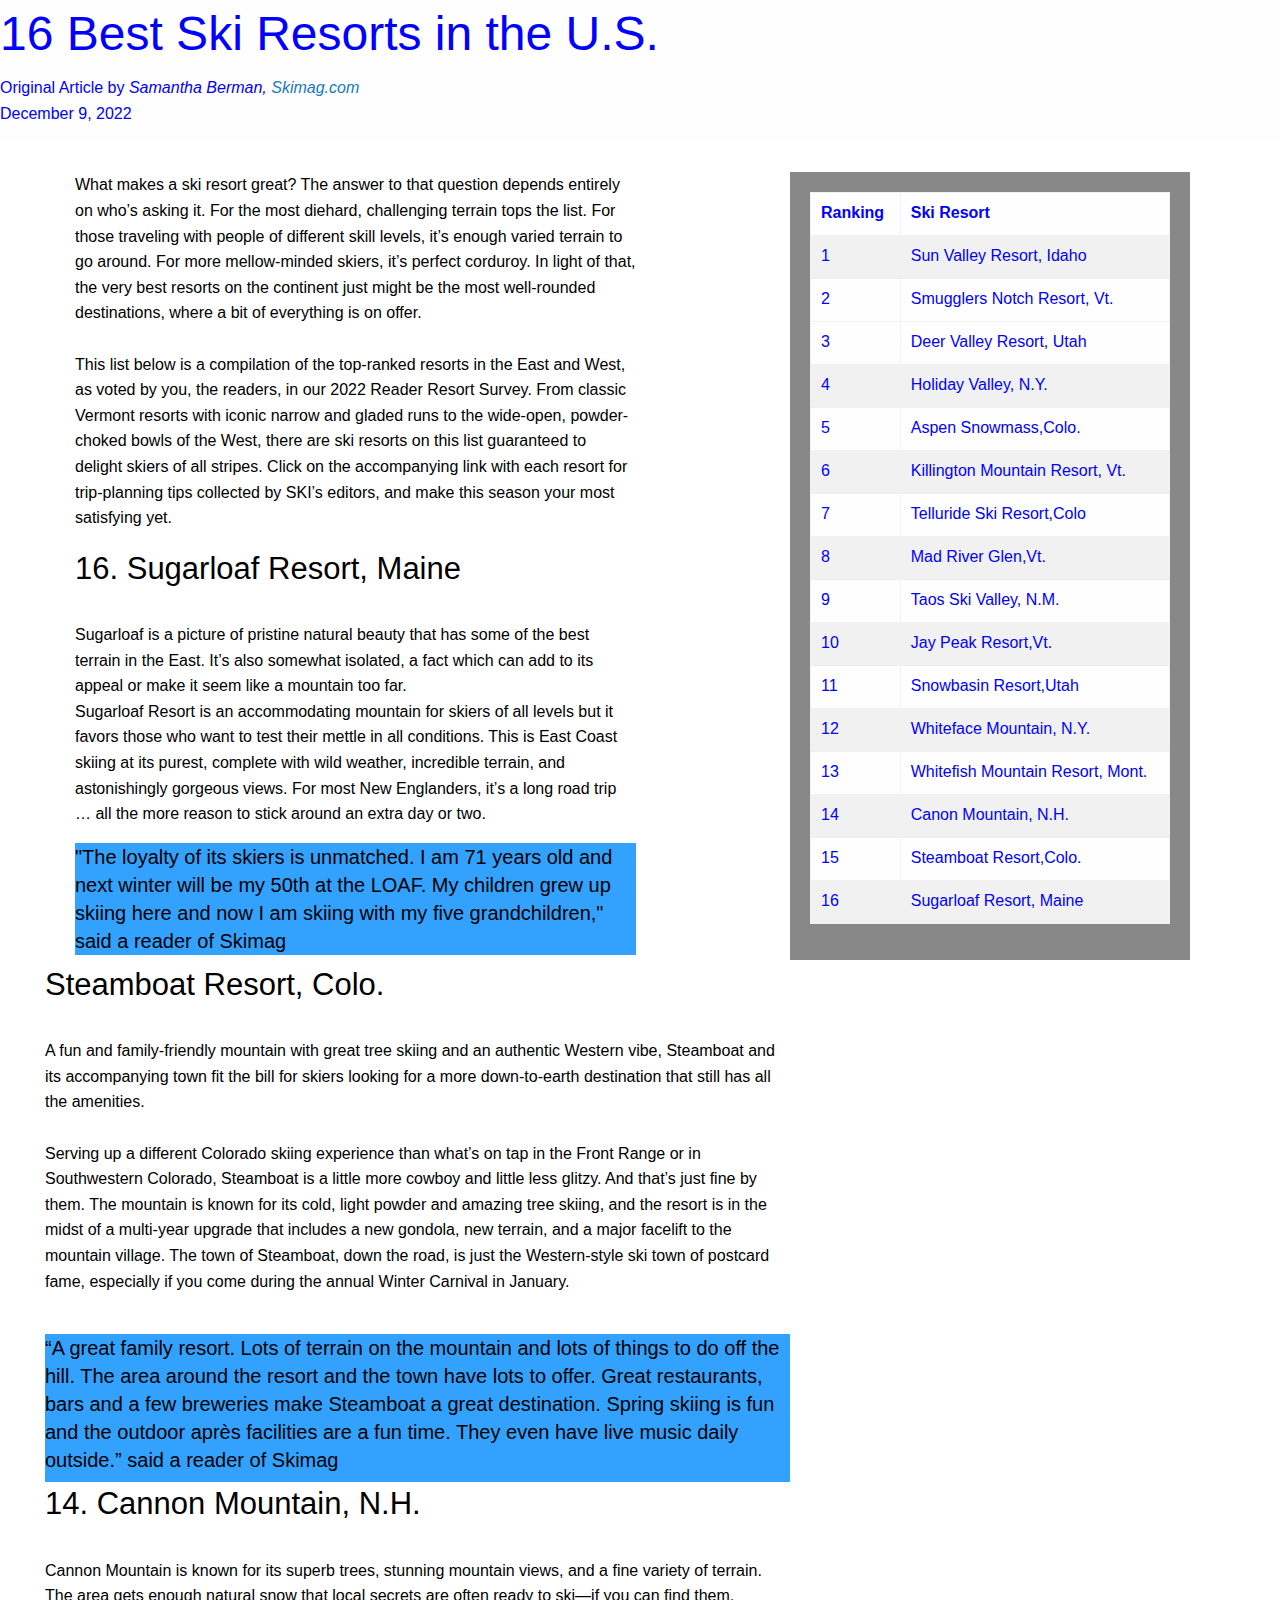
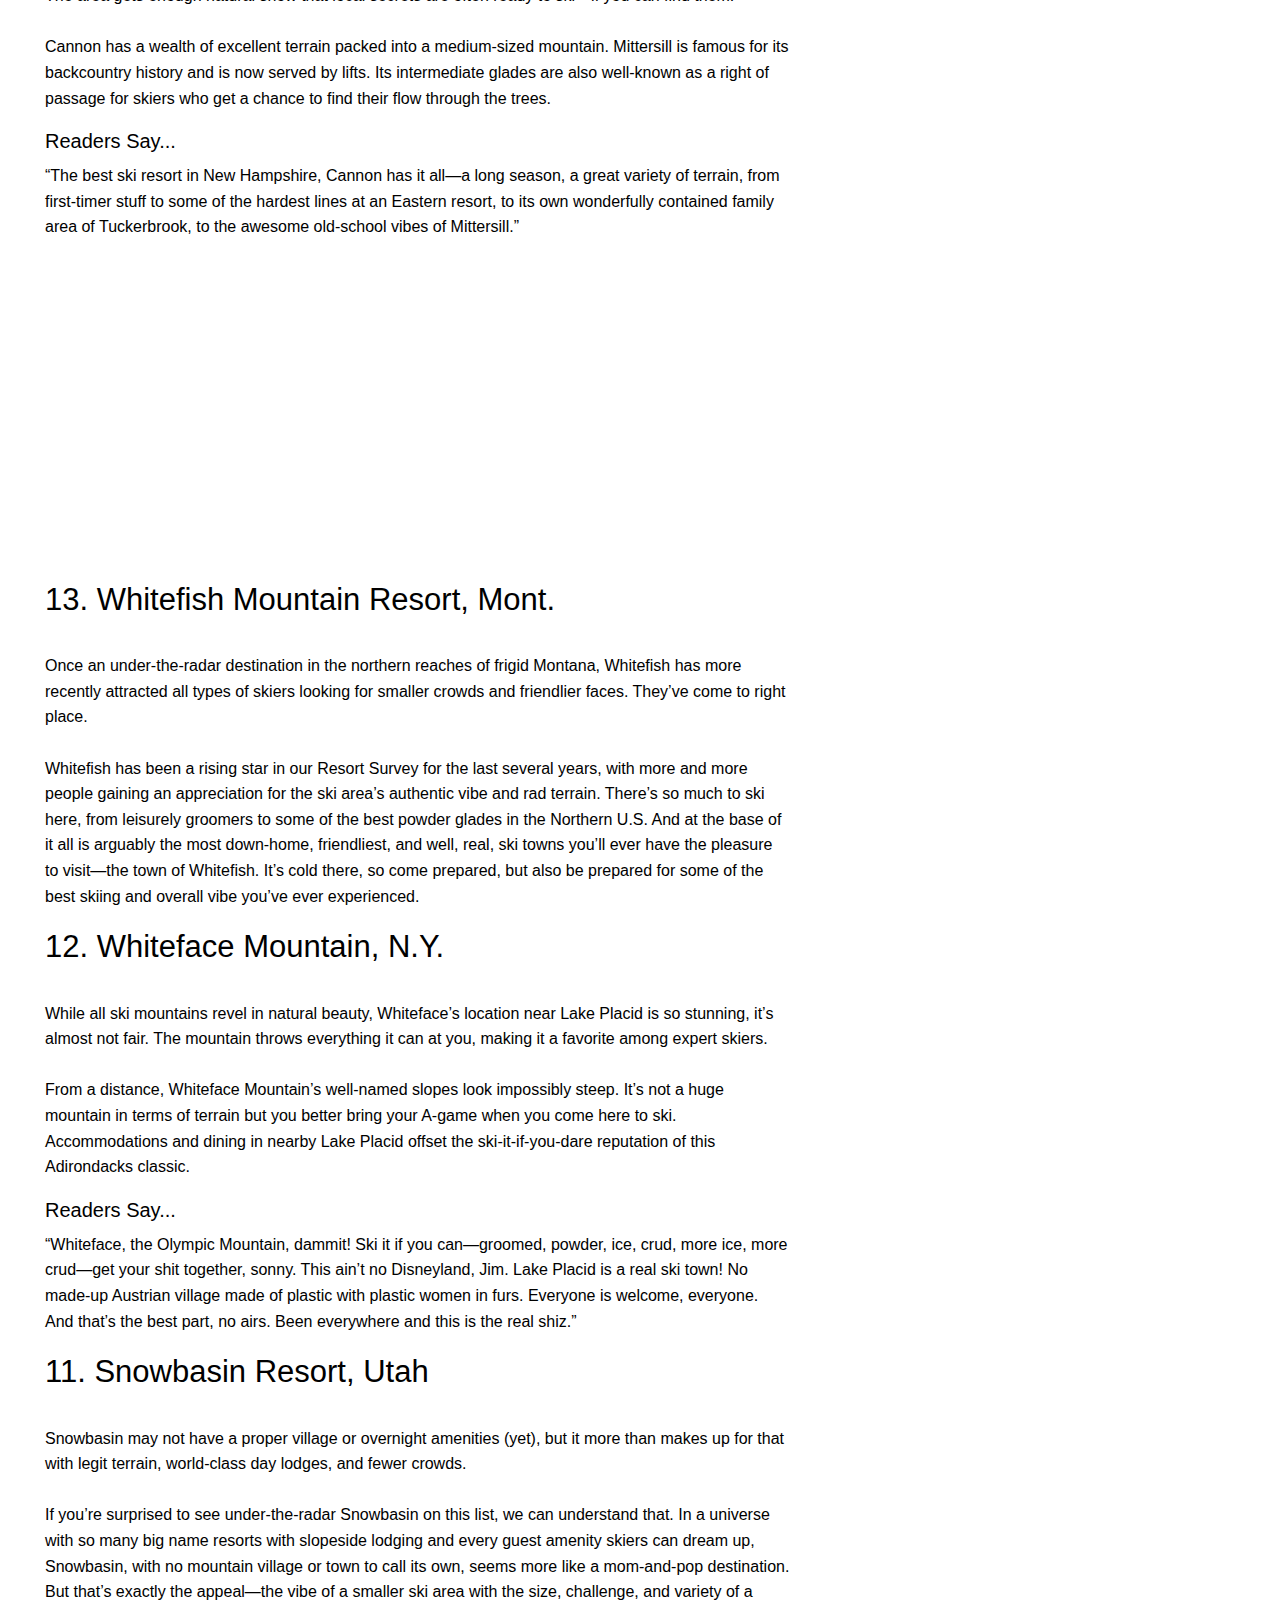
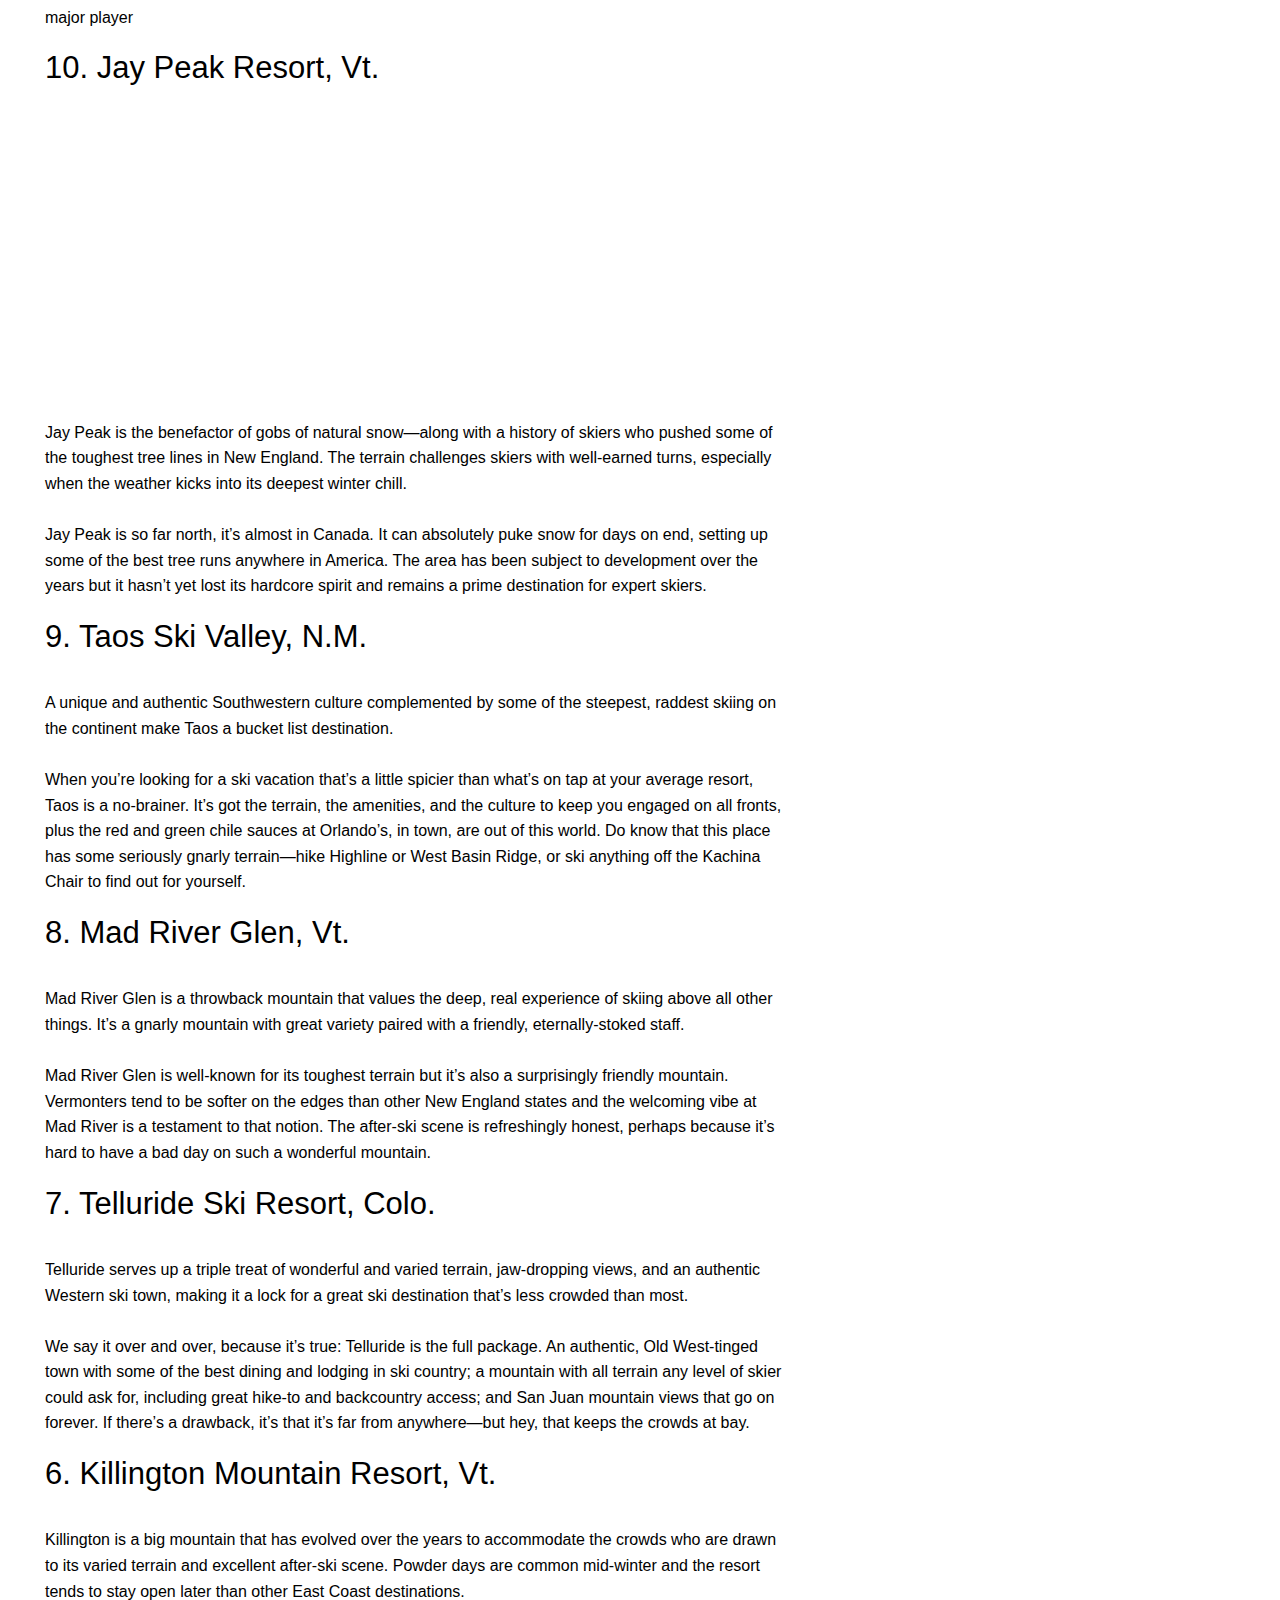
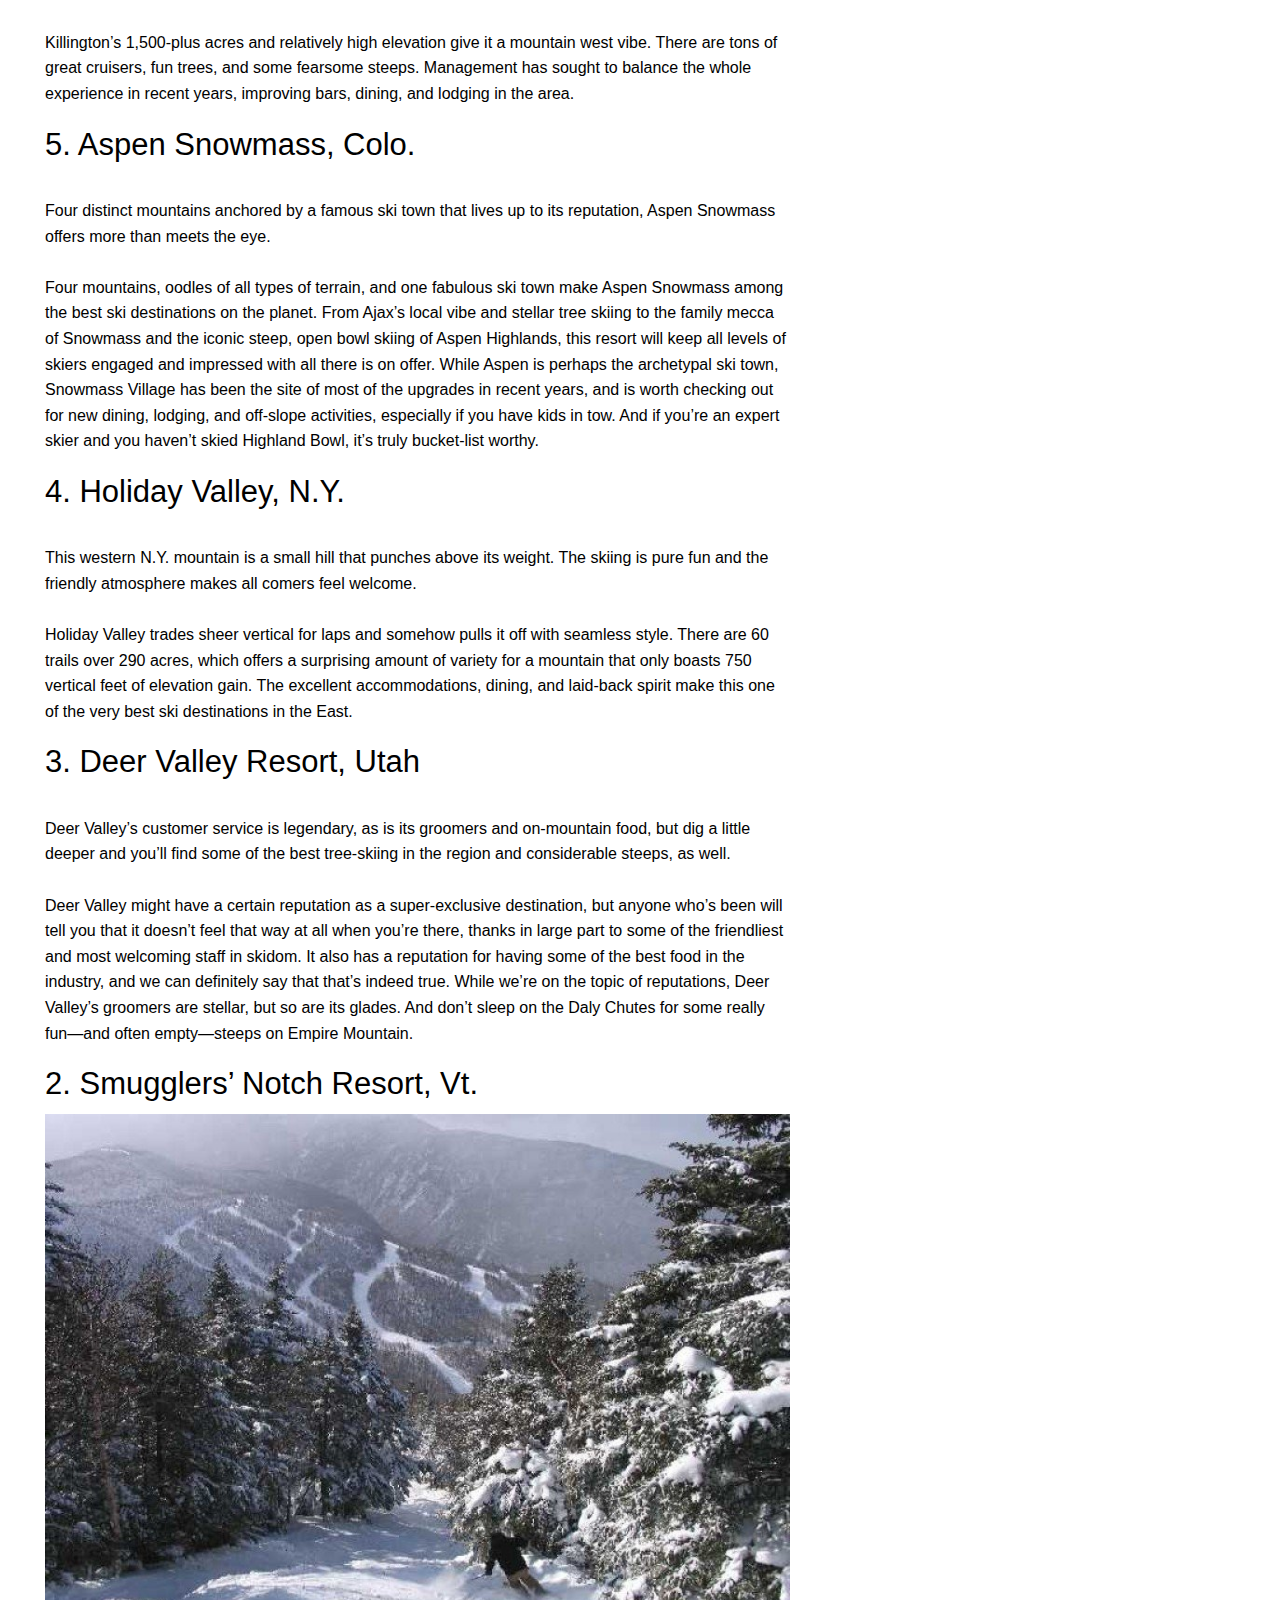
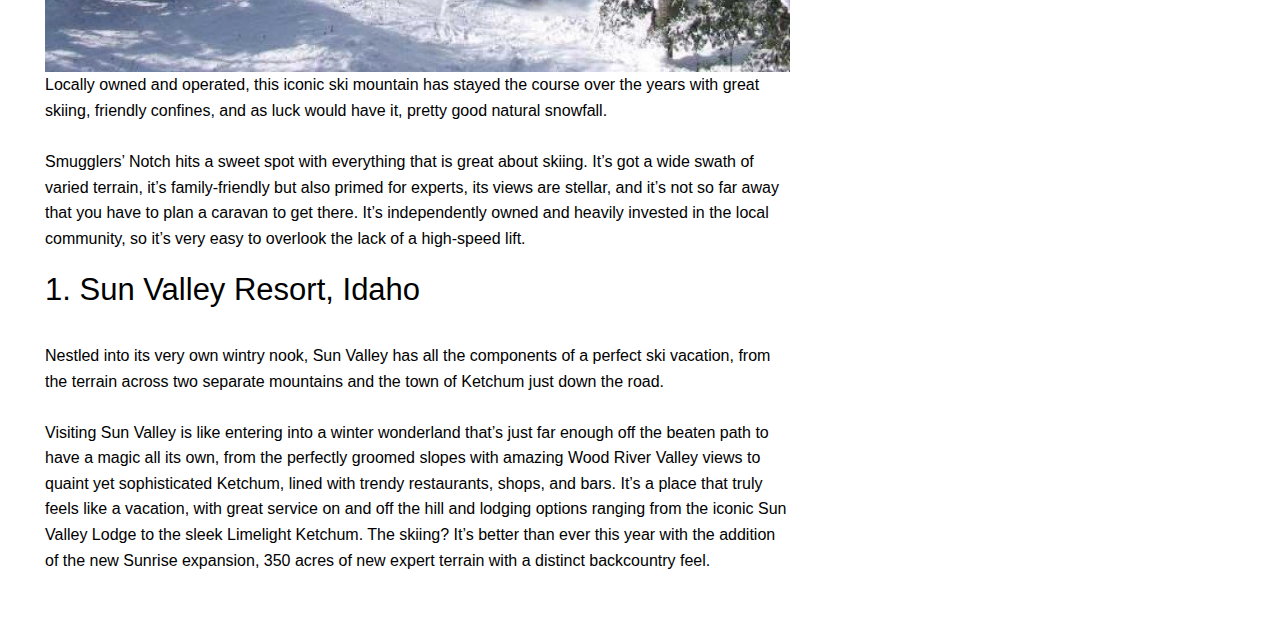
==== FoundationStarter 2/index.html @ 7008468d "Add files via upload" ====
<!doctype html>
<html class="no-js" lang="en" dir="ltr">
<head>
<meta charset="utf-8">
<meta http-equiv="x-ua-compatible" content="ie=edge">
<meta name="viewport" content="width=device-width, initial-scale=1.0">
<title>Best Ski Resorts in the U.S.</title>
<h1><font color="blue">16 Best Ski Resorts in the U.S. </h1>
<p>Original Article by <em> Samantha Berman, <a href="https://www.skimag.com/ski-resort-life/the-best-ski-resorts-in-the"> Skimag.com</a></em><br>
	December 9, 2022
<div style="width:1300px; padding: 10px; background-color:#ffffff;">
<div style="width:1200px; padding:20px;" >
  <div style="width:400px; padding:20px;float:right;background-color:#888; margin-top:px;">


<table width="100%" border="1" cellspacing ="0" cellpadding="5" style="background-color:#ffffff;">
<tr>
<td width="25%">
<strong>Ranking</strong>
</td>
<td width="75%">
<strong>Ski Resort</strong>
</td>
</tr>
<tr>
<td>1</td>
<td>Sun Valley Resort, Idaho</td>
</tr>
<tr>
<td>2</td>
<td>Smugglers Notch Resort, Vt.</td>
<tr/>
<tr>
<td>3</td>
<td>Deer Valley Resort, Utah</td>
</tr>
<tr>
<td>4</td>
<td>Holiday Valley, N.Y.</td>
</tr>
<tr>
<td>5</td>
<td>Aspen Snowmass,Colo.</td>
</tr>
<tr>
<td>6</td>
<td>Killington Mountain Resort, Vt.</td>
</tr>
<tr>
<td>7</td>
<td>Telluride Ski Resort,Colo</td>
</tr>
<tr>
<td>8</td>
<td>Mad River Glen,Vt.</td>
</tr>
<tr>
<td>9</td>
<td>Taos Ski Valley, N.M.</td>
</tr>
<tr>
<td>10</td>
<td>Jay Peak Resort,Vt.</td>
</tr>
<tr>
<td>11</td>
<td>Snowbasin Resort,Utah</td>
</tr>
<tr>
<td>12</td>
<td>Whiteface Mountain, N.Y.</td>
</tr>
<tr>
<td>13</td>
<td>Whitefish Mountain Resort, Mont.</td>
</tr>
<tr>
<td>14</td>
<td>Canon Mountain, N.H.</td>
</tr>
<tr>
<td>15</td>
<td>Steamboat Resort,Colo.</td>
</tr>
<tr>
<td>16</td>
<td>Sugarloaf Resort, Maine</td>
</tr>
</table>

</div>
<div class="grid-container">
<div class="grid-x grid-padding-x grid-margin-x">
<div class="large-10 medium-10 small-12 cell"> 
<p> <font color="black"> What makes a ski resort great? The answer to that question depends entirely on who’s asking it. For the most diehard, challenging terrain tops the list. For those traveling with people of different skill levels, it’s enough varied terrain to go around. For more mellow-minded skiers, it’s perfect corduroy. In light of that, the very best resorts on the continent just might be the most well-rounded destinations, where a bit of everything is on offer.
<br>
<br>
This list below is a compilation of the top-ranked resorts in the East and West, as voted by you, the readers, in our 2022 Reader Resort Survey. From classic Vermont resorts with iconic narrow and gladed runs to the wide-open, powder-choked bowls of the West, there are ski resorts on this list guaranteed to delight skiers of all stripes. Click on the accompanying link with each resort for trip-planning tips collected by SKI’s editors, and make this season your most satisfying yet. </p>

<h3>16. Sugarloaf Resort, Maine</h3>
<br>
<p>Sugarloaf is a picture of pristine natural beauty that has some of the best terrain in the East. It’s also somewhat isolated, a fact which can add to its appeal or make it seem like a mountain too far. 
<br>
Sugarloaf Resort is an accommodating mountain for skiers of all levels but it favors those who want to test their mettle in all conditions. This is East Coast skiing at its purest, complete with wild weather, incredible terrain, and astonishingly gorgeous views. For most New Englanders, it’s a long road trip … all the more reason to stick around an extra day or two. </p>
<div style="background-color:#33A2FF">
	<h5> "The loyalty of its skiers is unmatched. I am 71 years old and next winter will be my 50th at the LOAF. My children grew up skiing here and now I am skiing with my five grandchildren," said a reader of Skimag</h5>
</div>
</div>
<h3>Steamboat Resort, Colo. </h3>
<br>
<p> A fun and family-friendly mountain with great tree skiing and an authentic Western vibe, Steamboat and its accompanying town fit the bill for skiers looking for a more down-to-earth destination that still has all the amenities.
<br>
<br>
Serving up a different Colorado skiing experience than what’s on tap in the Front Range or in Southwestern Colorado, Steamboat is a little more cowboy and little less glitzy. And that’s just fine by them. The mountain is known for its cold, light powder and amazing tree skiing, and the resort is in the midst of a multi-year upgrade that includes a new gondola, new terrain, and a major facelift to the mountain village. The town of Steamboat, down the road, is just the Western-style ski town of postcard fame, especially if you come during the annual Winter Carnival in January.</p>
<br> 
<div style="float:right; background-color:#33A2FF">
	<h5> “A great family resort. Lots of terrain on the mountain and lots of things to do off the hill. The area around the resort and the town have lots to offer. Great restaurants, bars and a few breweries make Steamboat a great destination. Spring skiing is fun and the outdoor après facilities are a fun time. They even have live music daily outside.” said a reader of Skimag</h5> 
</div>

<h3>14. Cannon Mountain, N.H.</h3>
<br>
<p>Cannon Mountain is known for its superb trees, stunning mountain views, and a fine variety of terrain. The area gets enough natural snow that local secrets are often ready to ski—if you can find them.
<br>
<br>
Cannon has a wealth of excellent terrain packed into a medium-sized mountain. Mittersill is famous for its backcountry history and is now served by lifts. Its intermediate glades are also well-known as a right of passage for skiers who get a chance to find their flow through the trees. </p>
<h5> Readers Say...</h5>
<p>
“The best ski resort in New Hampshire, Cannon has it all—a long season, a great variety of terrain, from first-timer stuff to some of the hardest lines at an Eastern resort, to its own wonderfully contained family area of Tuckerbrook, to the awesome old-school vibes of Mittersill.” </p>

<iframe width="560" height="315" src="https://www.youtube.com/embed/R2Zu3t8Izew?si=sSuKtZZ6_ITG0kqj" title="YouTube video player" frameborder="0" allow="accelerometer; autoplay; clipboard-write; encrypted-media; gyroscope; picture-in-picture; web-share" allowfullscreen></iframe>

<h3>13. Whitefish Mountain Resort, Mont. </h3>
<br>

<p>Once an under-the-radar destination in the northern reaches of frigid Montana, Whitefish has more recently attracted all types of skiers looking for smaller crowds and friendlier faces. They’ve come to right place.
<br>
<br>
Whitefish has been a rising star in our Resort Survey for the last several years, with more and more people gaining an appreciation for the ski area’s authentic vibe and rad terrain. There’s so much to ski here, from leisurely groomers to some of the best powder glades in the Northern U.S. And at the base of it all is arguably the most down-home, friendliest, and well, real, ski towns you’ll ever have the pleasure to visit—the town of Whitefish. It’s cold there, so come prepared, but also be prepared for some of the best skiing and overall vibe you’ve ever experienced. </p>
<h3>12. Whiteface Mountain, N.Y.</h3>
<br>
<p>While all ski mountains revel in natural beauty, Whiteface’s location near Lake Placid is so stunning, it’s almost not fair. The mountain throws everything it can at you, making it a favorite among expert skiers.
<br>
<br>
From a distance, Whiteface Mountain’s well-named slopes look impossibly steep. It’s not a huge mountain in terms of terrain but you better bring your A-game when you come here to ski. Accommodations and dining in nearby Lake Placid offset the ski-it-if-you-dare reputation of this Adirondacks classic. </p>
<h5> Readers Say...</h5>
<p> “Whiteface, the Olympic Mountain, dammit! Ski it if you can—groomed, powder, ice, crud, more ice, more crud—get your shit together, sonny. This ain’t no Disneyland, Jim. Lake Placid is a real ski town! No made-up Austrian village made of plastic with plastic women in furs. Everyone is welcome, everyone. And that’s the best part, no airs. Been everywhere and this is the real shiz.”</p>

<h3> 11. Snowbasin Resort, Utah </h3>
<br>
<p>Snowbasin may not have a proper village or overnight amenities (yet), but it more than makes up for that with legit terrain, world-class day lodges, and fewer crowds.
<br>
<br>
If you’re surprised to see under-the-radar Snowbasin on this list, we can understand that. In a universe with so many big name resorts with slopeside lodging and every guest amenity skiers can dream up, Snowbasin, with no mountain village or town to call its own, seems more like a mom-and-pop destination. But that’s exactly the appeal—the vibe of a smaller ski area with the size, challenge, and variety of a major player</p>

<h3>10. Jay Peak Resort, Vt.</h3>
<iframe width="560" height="315" src="https://www.youtube.com/embed/suFnu6DrFDk?si=9kHxk1XySmZrKFAI" title="YouTube video player" frameborder="0" allow="accelerometer; autoplay; clipboard-write; encrypted-media; gyroscope; picture-in-picture; web-share" allowfullscreen></iframe>
<br>
<p>Jay Peak is the benefactor of gobs of natural snow—along with a history of skiers who pushed some of the toughest tree lines in New England. The terrain challenges skiers with well-earned turns, especially when the weather kicks into its deepest winter chill.
<br>
<br>
Jay Peak is so far north, it’s almost in Canada. It can absolutely puke snow for days on end, setting up some of the best tree runs anywhere in America. The area has been subject to development over the years but it hasn’t yet lost its hardcore spirit and remains a prime destination for expert skiers. </p>

<h3>9. Taos Ski Valley, N.M.</h3>
<br>
<P>A unique and authentic Southwestern culture complemented by some of the steepest, raddest skiing on the continent make Taos a bucket list destination.
	<br>
	<br>
When you’re looking for a ski vacation that’s a little spicier than what’s on tap at your average resort, Taos is a no-brainer. It’s got the terrain, the amenities, and the culture to keep you engaged on all fronts, plus the red and green chile sauces at Orlando’s, in town, are out of this world. Do know that this place has some seriously gnarly terrain—hike Highline or West Basin Ridge, or ski anything off the Kachina Chair to find out for yourself. </P>

<h3>8. Mad River Glen, Vt.</h3>
<br>
<p>
Mad River Glen is a throwback mountain that values the deep, real experience of skiing above all other things. It’s a gnarly mountain with great variety paired with a friendly, eternally-stoked staff.
<br>
<br>
Mad River Glen is well-known for its toughest terrain but it’s also a surprisingly friendly mountain. Vermonters tend to be softer on the edges than other New England states and the welcoming vibe at Mad River is a testament to that notion. The after-ski scene is refreshingly honest, perhaps because it’s hard to have a bad day on such a wonderful mountain. <p>

<h3>7. Telluride Ski Resort, Colo.</h3>
<br>
<p>Telluride serves up a triple treat of wonderful and varied terrain, jaw-dropping views, and an authentic Western ski town, making it a lock for a great ski destination that’s less crowded than most.
	<br>
	<br>
We say it over and over, because it’s true: Telluride is the full package. An authentic, Old West-tinged town with some of the best dining and lodging in ski country; a mountain with all terrain any level of skier could ask for, including great hike-to and backcountry access; and San Juan mountain views that go on forever. If there’s a drawback, it’s that it’s far from anywhere—but hey, that keeps the crowds at bay. <p>

<h3>6. Killington Mountain Resort, Vt.</h3>
<br>
<p>Killington is a big mountain that has evolved over the years to accommodate the crowds who are drawn to its varied terrain and excellent after-ski scene. Powder days are common mid-winter and the resort tends to stay open later than other East Coast destinations. 
<br>
<br>
Killington’s 1,500-plus acres and relatively high elevation give it a mountain west vibe. There are tons of great cruisers, fun trees, and some fearsome steeps. Management has sought to balance the whole experience in recent years, improving bars, dining, and lodging in the area. <p>

<h3>5. Aspen Snowmass, Colo.</h3>
<br>
<p>Four distinct mountains anchored by a famous ski town that lives up to its reputation, Aspen Snowmass offers more than meets the eye.
	<br>
	<br>
Four mountains, oodles of all types of terrain, and one fabulous ski town make Aspen Snowmass among the best ski destinations on the planet. From Ajax’s local vibe and stellar tree skiing to the family mecca of Snowmass and the iconic steep, open bowl skiing of Aspen Highlands, this resort will keep all levels of skiers engaged and impressed with all there is on offer. While Aspen is perhaps the archetypal ski town, Snowmass Village has been the site of most of the upgrades in recent years, and is worth checking out for new dining, lodging, and off-slope activities, especially if you have kids in tow. And if you’re an expert skier and you haven’t skied Highland Bowl, it’s truly bucket-list worthy. </p>

<h3>4. Holiday Valley, N.Y.</h3>
<br>
<p>
This western N.Y. mountain is a small hill that punches above its weight. The skiing is pure fun and the friendly atmosphere makes all comers feel welcome.
<br>
<br>
Holiday Valley trades sheer vertical for laps and somehow pulls it off with seamless style. There are 60 trails over 290 acres, which offers a surprising amount of variety for a mountain that only boasts 750 vertical feet of elevation gain. The excellent accommodations, dining, and laid-back spirit make this one of the very best ski destinations in the East. </p>

<h3>3. Deer Valley Resort, Utah</h3>
<br>
<p>Deer Valley’s customer service is legendary, as is its groomers and on-mountain food, but dig a little deeper and you’ll find some of the best tree-skiing in the region and considerable steeps, as well.
	<br>
	<br>
Deer Valley might have a certain reputation as a super-exclusive destination, but anyone who’s been will tell you that it doesn’t feel that way at all when you’re there, thanks in large part to some of the friendliest and most welcoming staff in skidom. It also has a reputation for having some of the best food in the industry, and we can definitely say that that’s indeed true. While we’re on the topic of reputations, Deer Valley’s groomers are stellar, but so are its glades. And don’t sleep on the Daly Chutes for some really fun—and often empty—steeps on Empire Mountain.</p>

<h3> 2. Smugglers’ Notch Resort, Vt.</h3>
<img src="images/winter.jpeg" alt="winter"
<br>

<p>
Locally owned and operated, this iconic ski mountain has stayed the course over the years with great skiing, friendly confines, and as luck would have it, pretty good natural snowfall. 
<br>
<br>
Smugglers’ Notch hits a sweet spot with everything that is great about skiing. It’s got a wide swath of varied terrain, it’s family-friendly but also primed for experts, its views are stellar, and it’s not so far away that you have to plan a caravan to get there. It’s independently owned and heavily invested in the local community, so it’s very easy to overlook the lack of a high-speed lift. </p>

<h3>1. Sun Valley Resort, Idaho</h3>
<br>
<p>
Nestled into its very own wintry nook, Sun Valley has all the components of a perfect ski vacation, from the terrain across two separate mountains and the town of Ketchum just down the road.
<br>
<br>
Visiting Sun Valley is like entering into a winter wonderland that’s just far enough off the beaten path to have a magic all its own, from the perfectly groomed slopes with amazing Wood River Valley views to quaint yet sophisticated Ketchum, lined with trendy restaurants, shops, and bars. It’s a place that truly feels like a vacation, with great service on and off the hill and lodging options ranging from the iconic Sun Valley Lodge to the sleek Limelight Ketchum. The skiing? It’s better than ever this year with the addition of the new Sunrise expansion, 350 acres of new expert terrain with a distinct backcountry feel.</p>


<link rel="stylesheet" href="css/foundation.css">
<link rel="stylesheet" href="css/app.css">
</head>
<body>







<script src="js/vendor/jquery.js"></script>
<script src="js/vendor/what-input.js"></script>
<script src="js/vendor/foundation.js"></script>
<script src="js/app.js"></script>
</body>
</html>
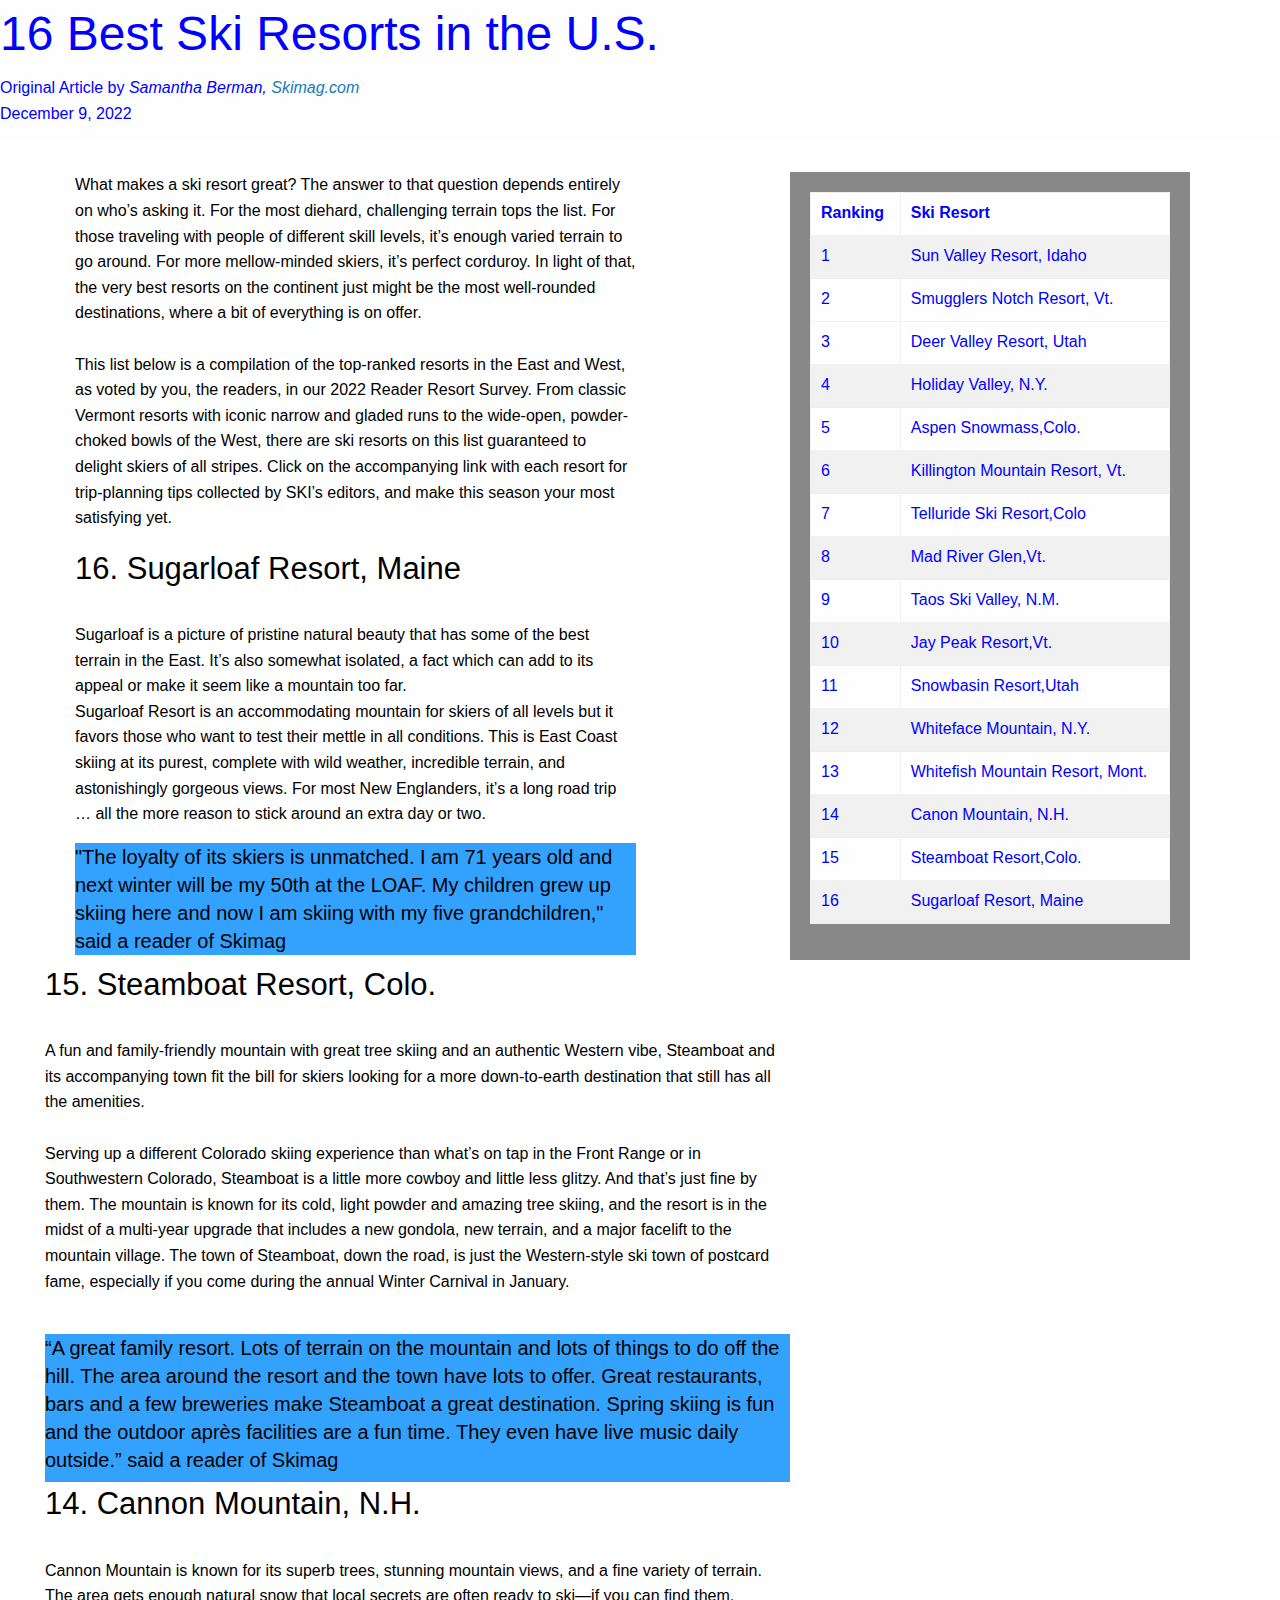
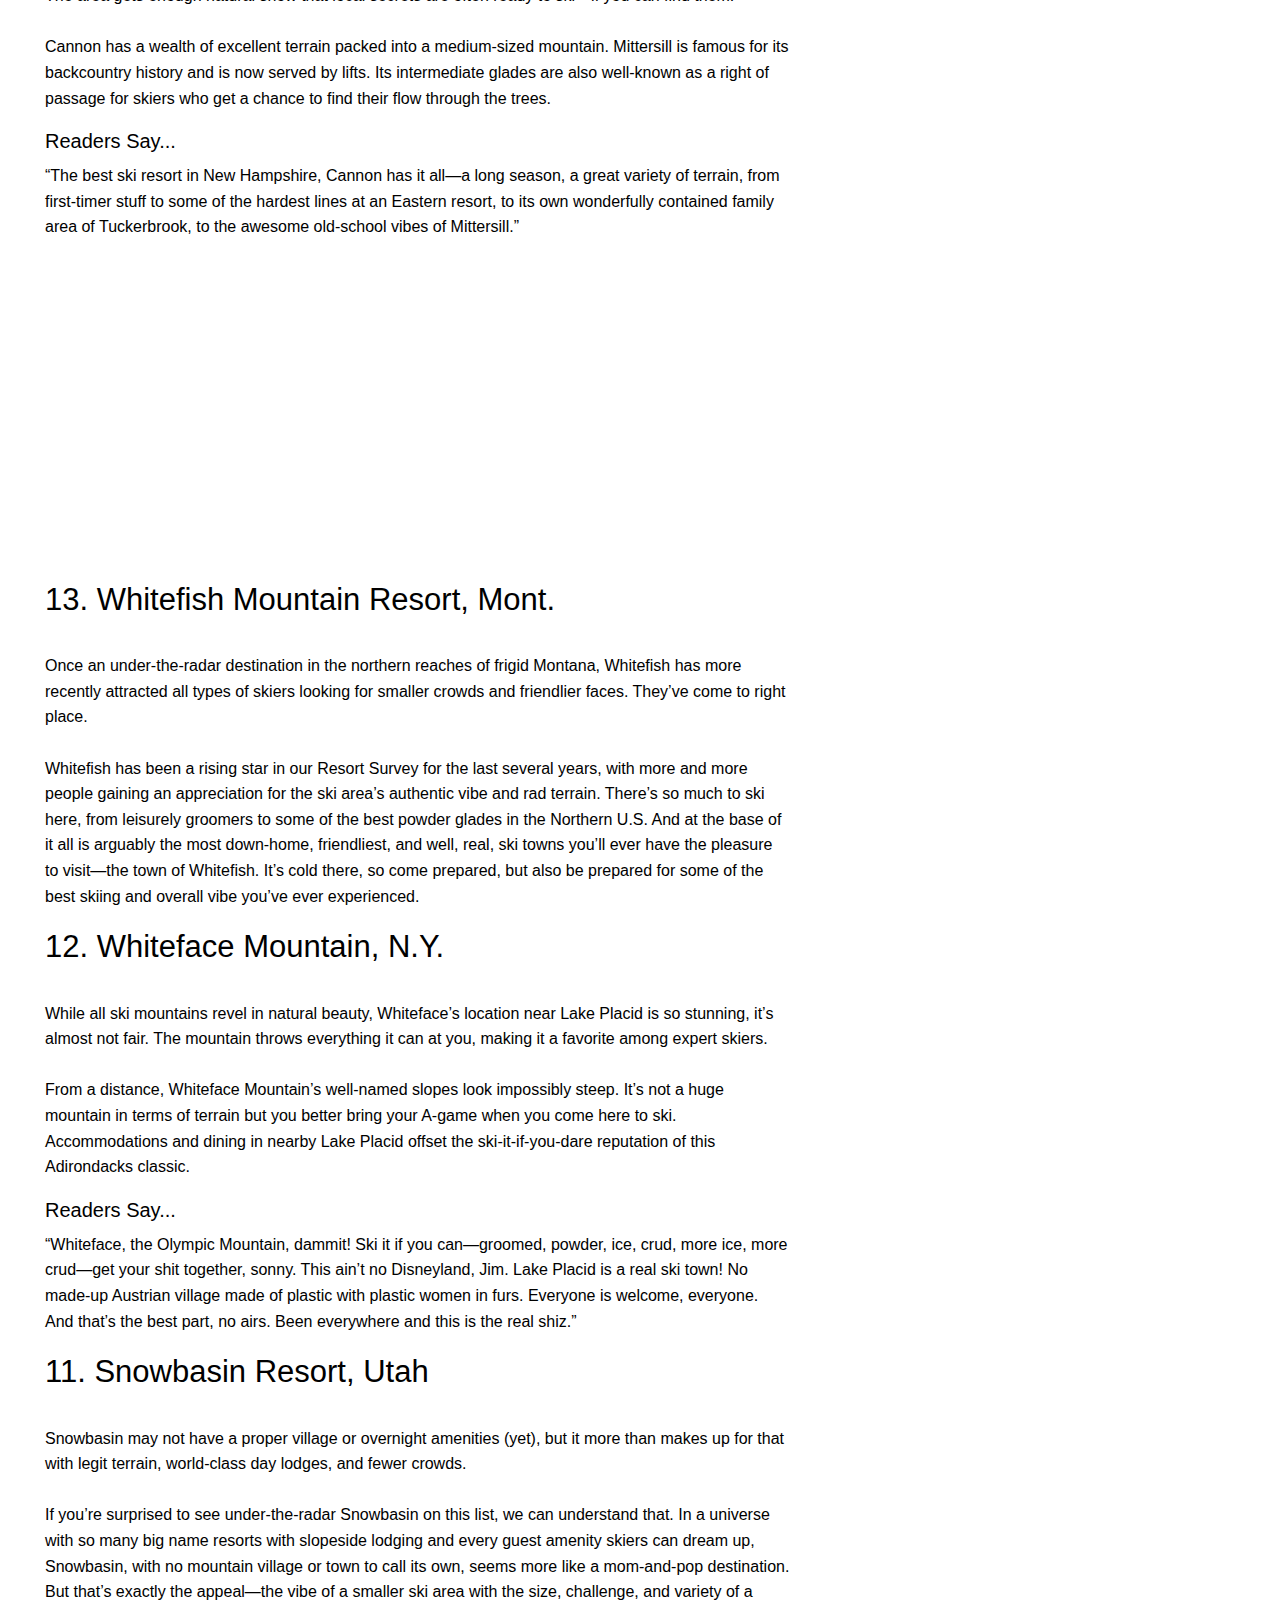
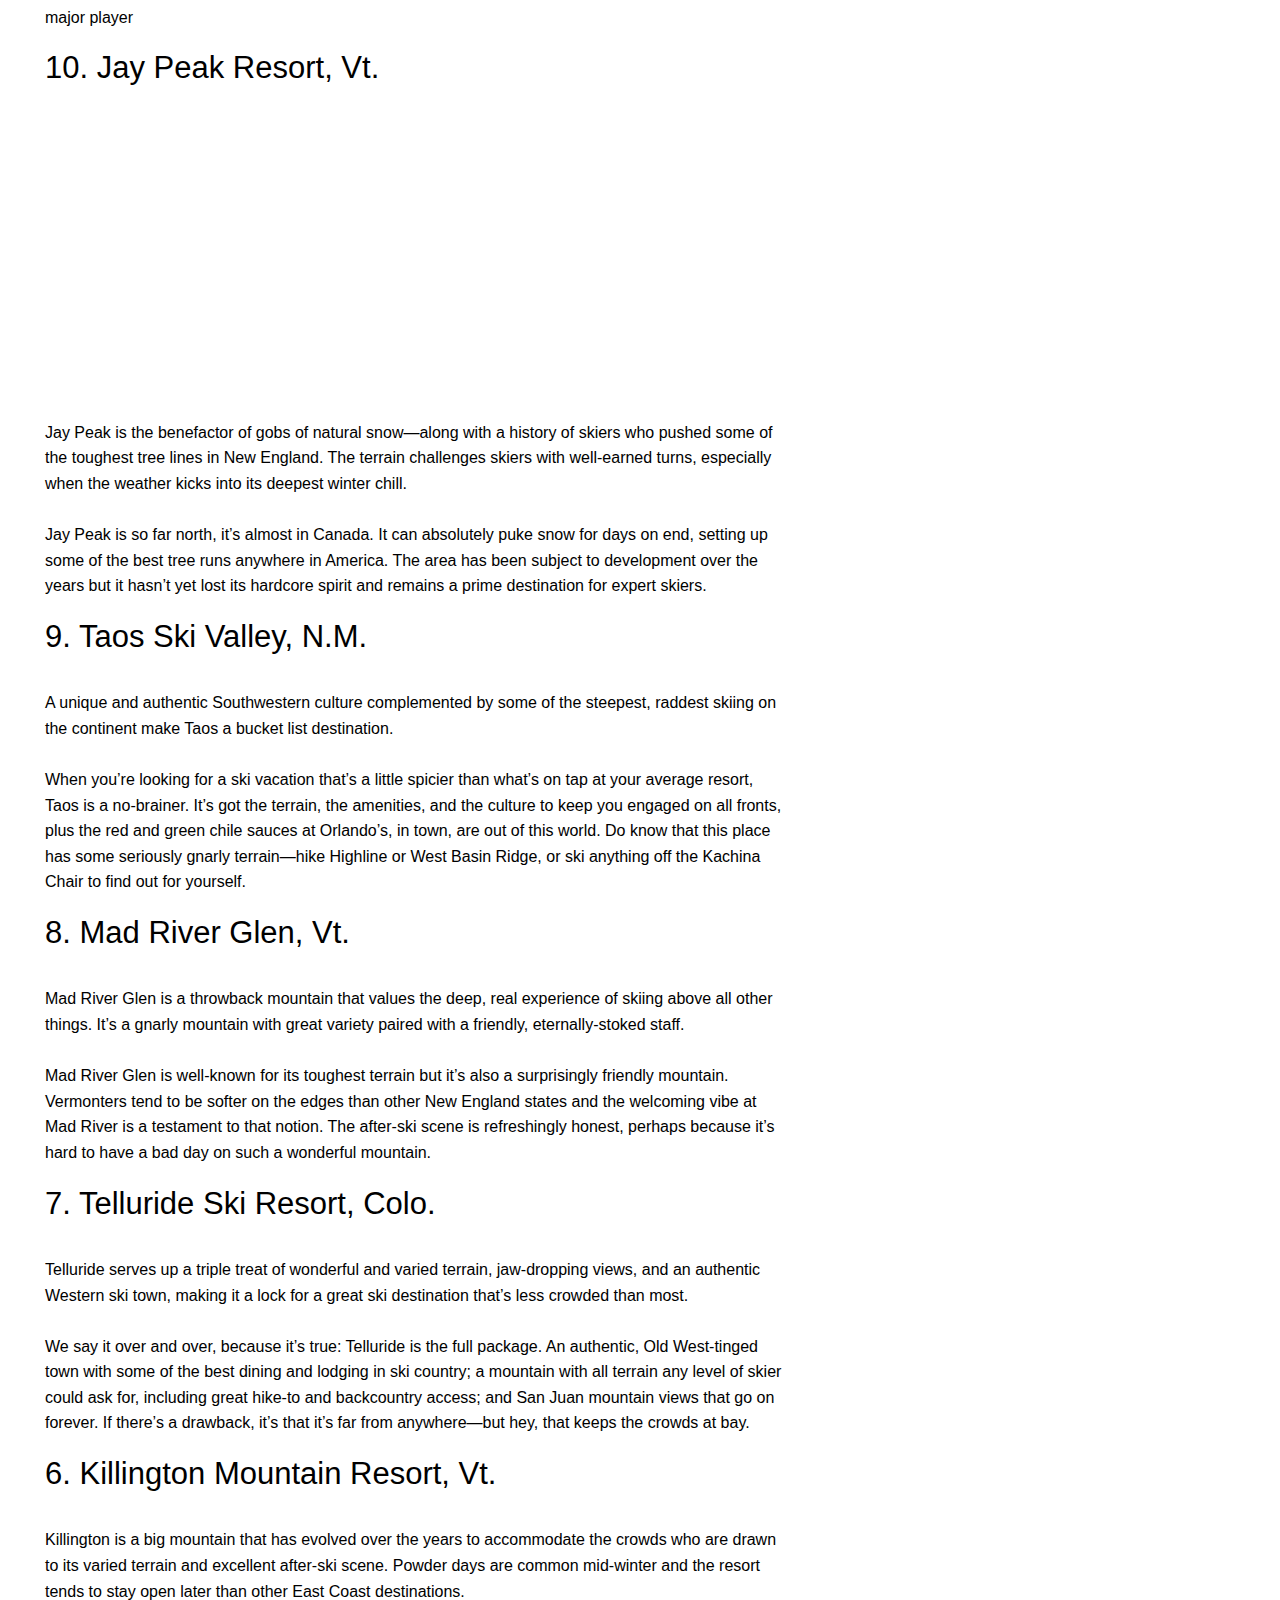
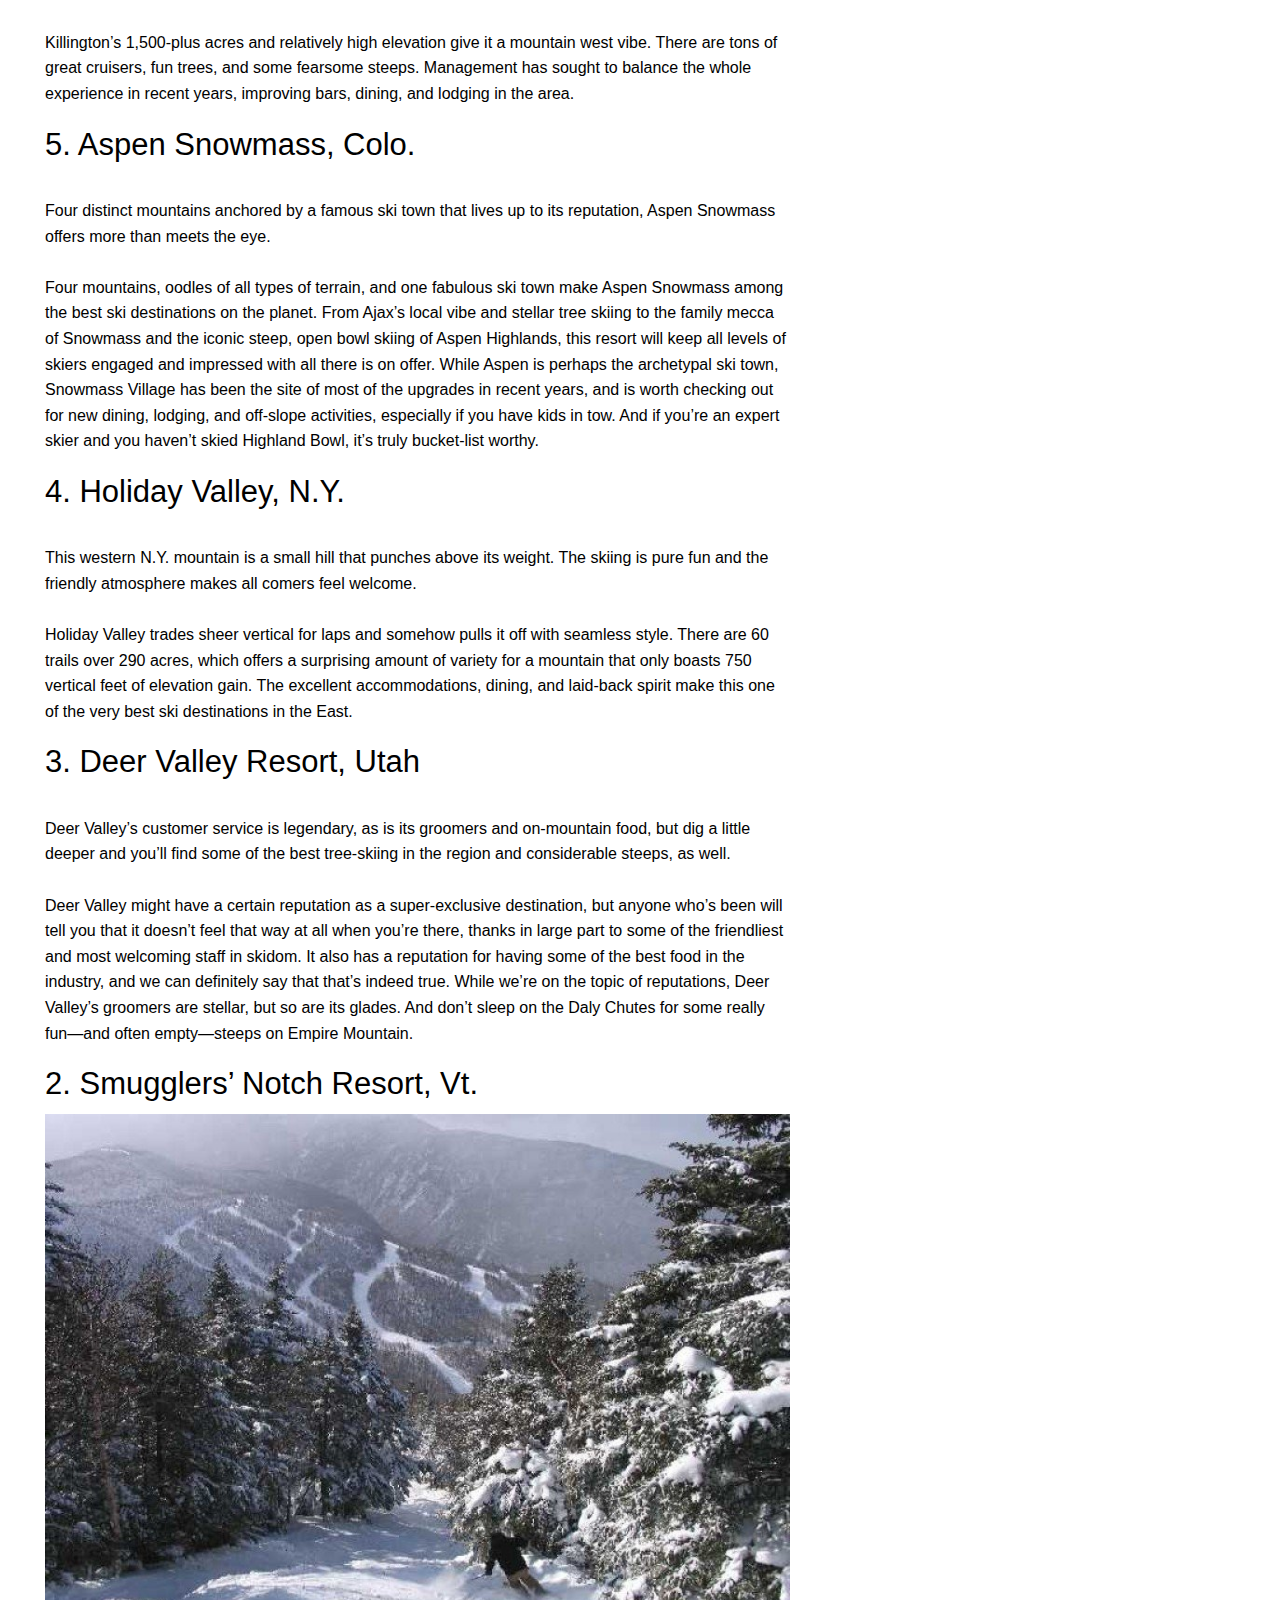
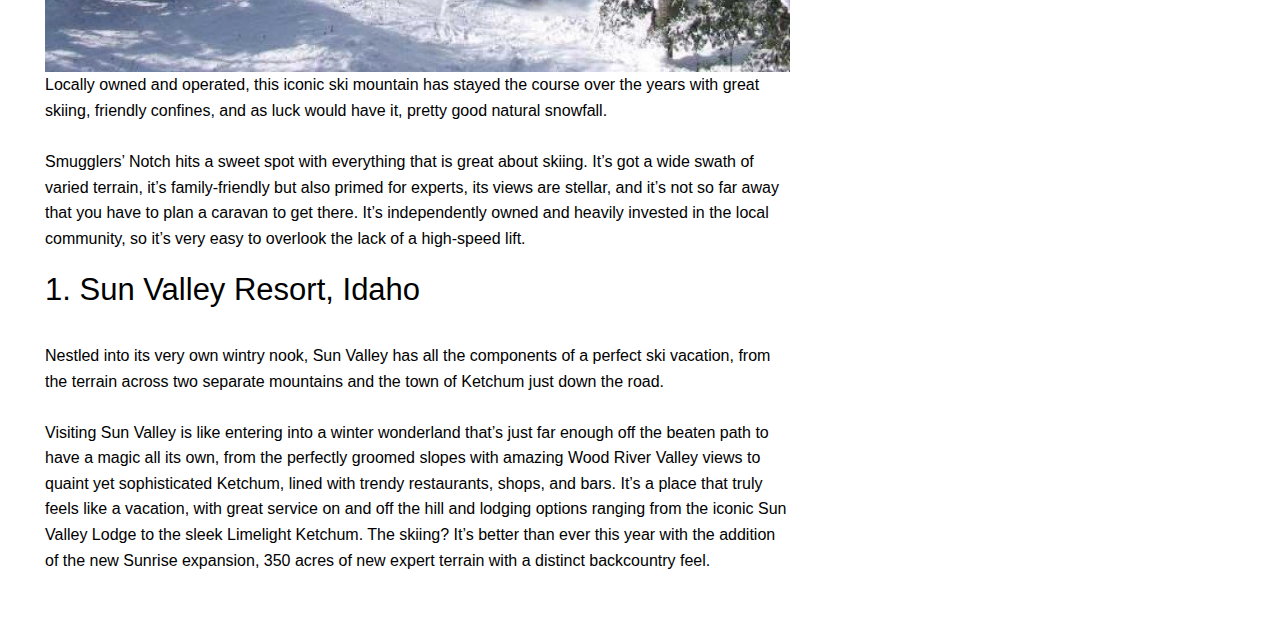
==== commit 6c67d07b: "Add files via upload" ====
--- a/FoundationStarter 2/index.html
+++ b/FoundationStarter 2/index.html
@@ -107,7 +107,7 @@
 	<h5> "The loyalty of its skiers is unmatched. I am 71 years old and next winter will be my 50th at the LOAF. My children grew up skiing here and now I am skiing with my five grandchildren," said a reader of Skimag</h5>
 </div>
 </div>
-<h3>Steamboat Resort, Colo. </h3>
+<h3>15. Steamboat Resort, Colo. </h3>
 <br>
 <p> A fun and family-friendly mountain with great tree skiing and an authentic Western vibe, Steamboat and its accompanying town fit the bill for skiers looking for a more down-to-earth destination that still has all the amenities.
 <br>
